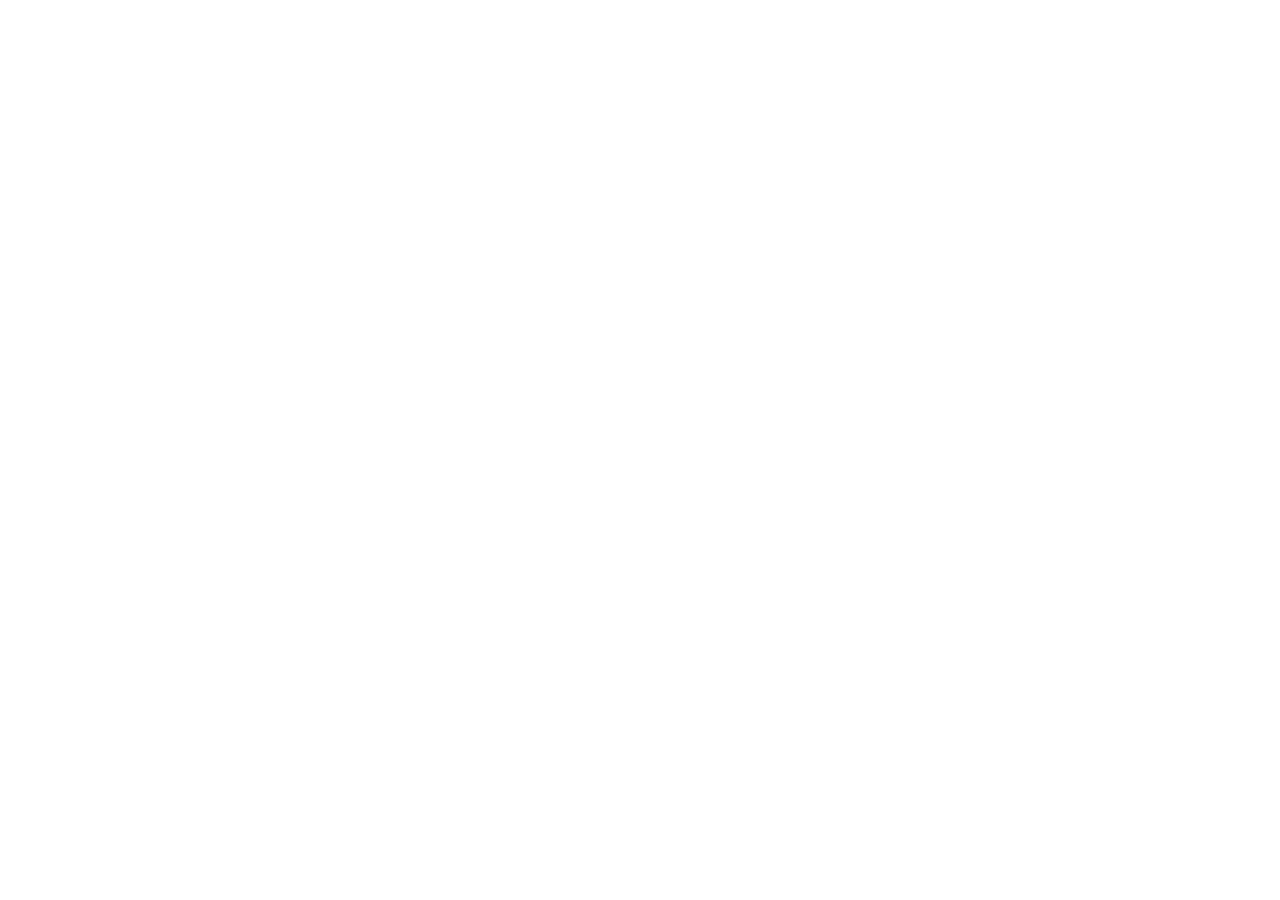
==== frontend/about.html @ 28c942a4 "Initial project commit" ====
<!-- <!DOCTYPE html>
<html lang="en">
<head>
    <meta charset="UTF-8">
    <meta name="viewport" content="width=device-width, initial-scale=1.0">
    <title>About</title>
       <link rel="stylesheet" href="css/style.css">
     <link rel="icon" href="assests/icons/">
</head>
<body>
    <h1>About you want to know is here </h1>
    
</body>
</html> -->
---- frontend/css/style.css ----
* {
    margin: 0;
    padding: 0;
    box-sizing: border-box;
}
html,
body {
    width: 100%;
    max-width: 100%;
    overflow-x: hidden;
}

body {
    font-family: Arial, sans-serif;
    background-color: #ffffff;
}

.navbar {
    width: 100%;
    height: 80px;
    position: relative;
    z-index: 1000;
    display: flex;
    align-items: center;
    justify-content: space-between;

    padding: 0 7%;

    background-color: white;

    border-bottom: 3px solid #eeeeee;
}

.logo {
    font-size: 24px;
    font-weight: bold;
}

.nav-links {
    display: flex;
    gap: 35px;
}

.nav-links a {
    text-decoration: none;
    color: #222222;
    padding: 12px 0;
    font-size: 15px;
    font-weight: 500;
}

.nav-links a:hover {
    color: darkorchid;    
}

.nav-button {
    text-decoration: none;

    background-color: #111111;
    color: white;

    padding: 12px 22px;

    border-radius: 8px;
}

.nav-button:hover {
    background-color: #333333;
}
/* =========================
   HERO SECTION
========================= */

.hero {
    min-height: calc(100vh - 80px);

    display: flex;
    align-items: center;
    justify-content: space-between;

    padding: 80px 7%;

    background:
        radial-gradient(
            circle at 80% 30%,
            rgba(100, 100, 255, 0.12),
            transparent 35%
        ),
        #ffffff;

    overflow: hidden;
}


/* =========================
   HERO CONTENT
========================= */

.hero-content {
    width: 55%;
}

.hero-tag {
    display: inline-block;

    font-size: 13px;
    font-weight: 600;

    letter-spacing: 2px;

    color: #5555ff;

    margin-bottom: 25px;
}


.hero h1 {
    font-size: clamp(48px, 6vw, 82px);

    line-height: 1.05;

    font-weight: 700;

    letter-spacing: -3px;

    color: #111111;

    max-width: 850px;
}


.hero h1 span {
    color: #5555ff;
}


.hero-description {
    margin-top: 30px;

    max-width: 600px;

    font-size: 18px;

    line-height: 1.7;

    color: #666666;
}


/* =========================
   BUTTONS
========================= */

.hero-buttons {
    display: flex;

    gap: 15px;

    margin-top: 35px;
}


.primary-button,
.secondary-button {
    display: inline-block;

    padding: 15px 25px;

    border-radius: 8px;

    text-decoration: none;

    font-size: 15px;

    font-weight: 600;

    transition: all 0.3s ease;
}


.primary-button {
    background: #111111;

    color: white;
}


.primary-button:hover {
    transform: translateY(-3px);

    background: #5555ff;
}


.secondary-button {
    border: 1px solid #dddddd;

    color: #222222;

    background: white;
}


.secondary-button:hover {
    transform: translateY(-3px);

    border-color: #5555ff;

    color: #5555ff;
}


/* =========================
   HERO VISUAL
========================= */

.hero-visual {
    width: 40%;

    display: flex;

    justify-content: center;

    align-items: center;
}


.visual-card {
    width: 360px;

    height: 420px;

    padding: 45px;

    border-radius: 30px;

    background: #111111;

    color: white;

    display: flex;

    flex-direction: column;

    justify-content: flex-end;

    position: relative;

    box-shadow:
        0 30px 80px rgba(0, 0, 0, 0.18);

    transform: rotate(3deg);

    transition: transform 0.4s ease;
}


.visual-card:hover {
    transform: rotate(0deg) translateY(-10px);
}


.card-icon {
    position: absolute;

    top: 35px;
    right: 35px;

    width: 55px;
    height: 55px;

    display: flex;

    align-items: center;
    justify-content: center;

    border-radius: 50%;

    background: #5555ff;

    font-size: 25px;
}


.visual-card h2 {
    font-size: 42px;

    line-height: 1;

    margin-bottom: 20px;
}


.visual-card p {
    color: #aaaaaa;

    font-size: 14px;
}
.menu-toggle {
    display: none;
    border: none;
    background: transparent;
    font-size: 28px;
    cursor: pointer;
}
/* =========================
   MOBILE RESPONSIVE
========================= */
@media (max-width: 768px) {

    /* HAMBURGER BUTTON */
    .menu-toggle {
        display: block;
        border: none;
        background: transparent;
        font-size: 28px;
        cursor: pointer;
        z-index: 1001;
    }
    /* MOBILE NAVIGATION */
    .nav-links {
        position: absolute;

        top: 100%;
        left: 0;

        width: 100%;

        background: white;

        display: flex;
        flex-direction: column;

        padding: 20px;

        opacity: 0;
        visibility: hidden;

        transform: translateY(-10px);

        transition:
            opacity 0.3s ease,
            transform 0.3s ease,
            visibility 0.3s ease;

        z-index: 1000;
    }
    /* WHEN MENU IS OPEN */
    .nav-links.active {
        opacity: 1;
        visibility: visible;
        transform: translateY(0);
    }
    /* NAVIGATION LINKS */
    .nav-links a {
        display: block;
        padding: 12px 0;
    }
    /* NAVBAR */
    .navbar {
        width: 100%;
        height: 70px;

        padding: 0 20px;

        display: flex;
        justify-content: space-between;
    }
    /* LOGO */
    .logo {
        font-size: 20px;
    }
    /* NAV BUTTON */
    .nav-button {
        padding: 9px 14px;
        font-size: 13px;
    }
    /* HERO */
    .hero {
        width: 100%;
        min-height: auto;

        display: flex;
        flex-direction: column;

        padding: 60px 20px;
    }


    .hero-content {
        width: 100%;
    }


    .hero-tag {
        font-size: 10px;
        letter-spacing: 1.2px;

        line-height: 1.5;

        margin-bottom: 20px;
    }


    .hero h1 {
        width: 100%;

        font-size: 44px;

        line-height: 1.05;

        letter-spacing: -1.5px;

        word-wrap: break-word;
    }
    .hero-description {
        width: 100%;

        font-size: 16px;

        line-height: 1.6;

        margin-top: 25px;
    }
    /* BUTTONS */
    .hero-buttons {
        width: 100%;

        display: flex;
        flex-direction: column;

        align-items: stretch;

        gap: 12px;

        margin-top: 30px;
    }
    .primary-button,
    .secondary-button {
        width: 100%;

        text-align: center;
    }
    /* VISUAL CARD */
    .hero-visual {
        width: 100%;

        margin-top: 50px;

        display: flex;
        justify-content: center;
    }
    .visual-card {
        width: 100%;
        max-width: 350px;

        height: 360px;

        padding: 35px;

        transform: none;
    }
    .visual-card h2 {
        font-size: 36px;
    }
}
/* =========================
   CONTACT SECTION
========================= */

.contact-section {
    padding: 100px 7%;
    background: #ffffff;
}
.contact-container {
    max-width: 1200px;
    margin: 0 auto;

    display: grid;
    grid-template-columns: 1fr 1fr;

    gap: 80px;
}
.contact-info h1 {
    font-size: 52px;
    line-height: 1.1;
    margin: 20px 0;
}

.contact-info p {
    font-size: 18px;
    line-height: 1.7;
    color: #666;
    max-width: 500px;
}

.section-tag {
    font-size: 13px;
    font-weight: 600;
    letter-spacing: 2px;
    color: #5555ff;
}

.enquiry-form {
    display: flex;
    flex-direction: column;
    gap: 20px;
}

.form-group {
    display: flex;
    flex-direction: column;
    gap: 8px;
}

.form-group label {
    font-size: 14px;
    font-weight: 600;
}

.form-group input,
.form-group select,
.form-group textarea {
    width: 100%;

    padding: 14px 16px;

    border: 1px solid #dddddd;
    border-radius: 8px;

    font-size: 15px;

    outline: none;
}
.form-group input:focus,
.form-group select:focus,
.form-group textarea:focus {
    border-color: #5555ff;
}
.submit-button {
    padding: 15px 25px;

    border: none;
    border-radius: 8px;

    background: #111111;
    color: white;

    font-size: 15px;
    font-weight: 600;

    cursor: pointer;
}

.submit-button:hover {
    background: #5555ff;
}
#form-message {
    font-size: 14px;
}
#enquiries-container {
    max-width: 1000px;
    margin: 30px auto;
    padding: 20px;
}

.enquiry-card {
    background: white;
    border: 1px solid #ddd;
    border-radius: 10px;
    padding: 20px;
    margin-bottom: 20px;
}

.enquiry-card h2 {
    margin-top: 0;
}

.enquiry-card p {
    margin: 8px 0;
}
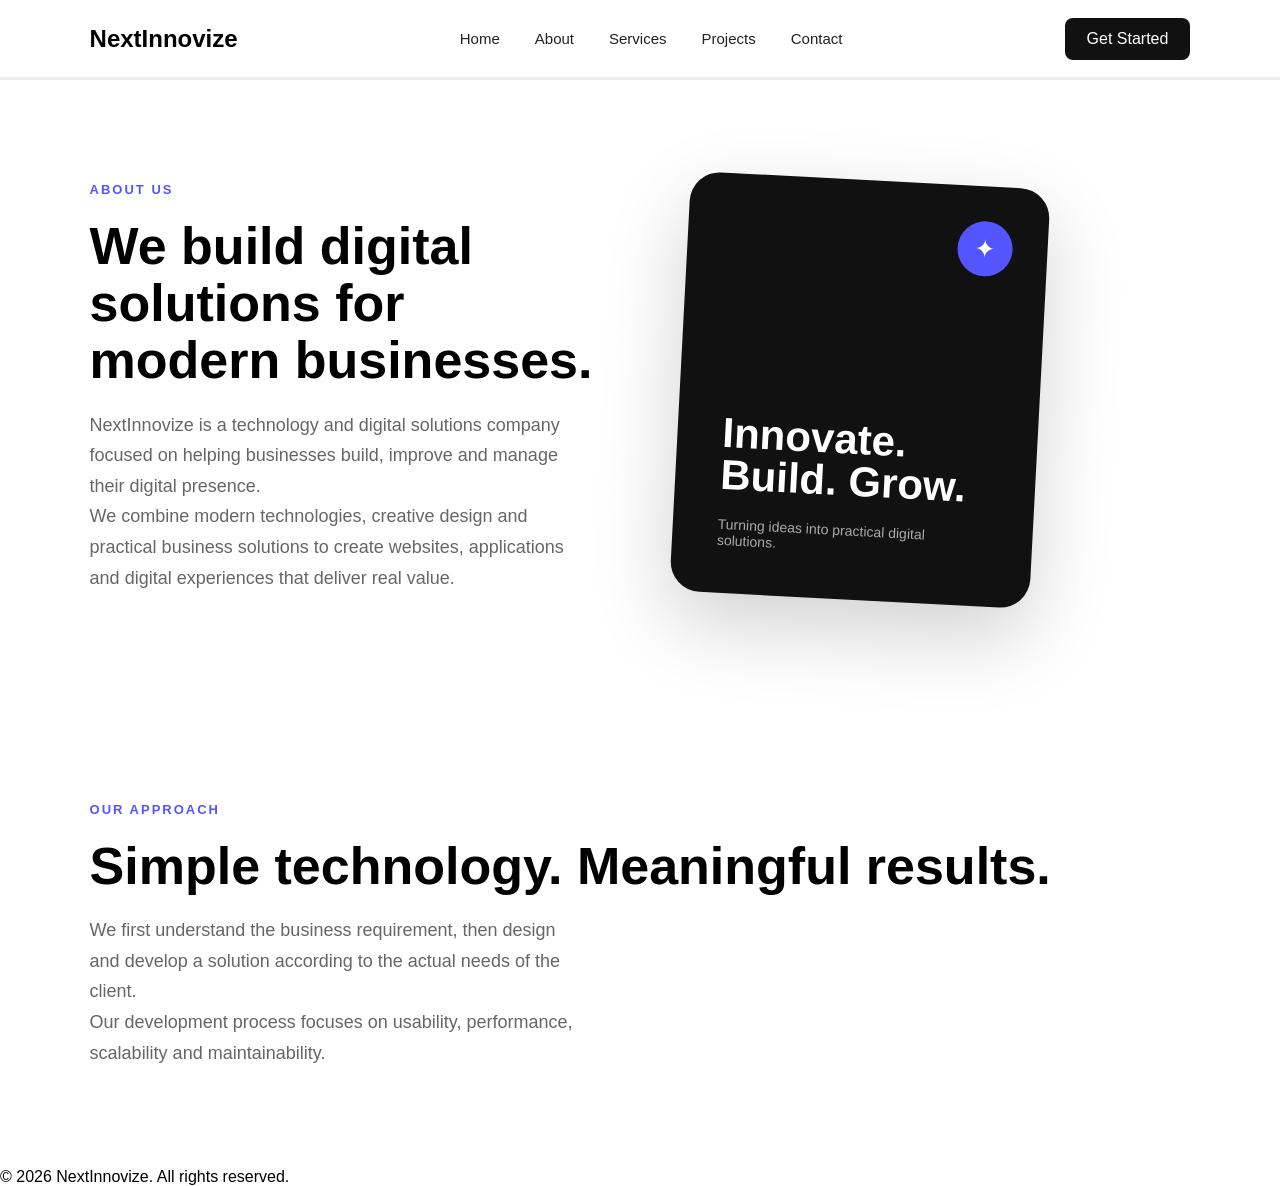
==== commit bd6995ff: "Updated website pages and javascript functionality" ====
--- a/frontend/about.html
+++ b/frontend/about.html
@@ -1,14 +1,144 @@
-<!-- <!DOCTYPE html>
+<!DOCTYPE html>
 <html lang="en">
+
 <head>
+
     <meta charset="UTF-8">
+
     <meta name="viewport" content="width=device-width, initial-scale=1.0">
-    <title>About</title>
-       <link rel="stylesheet" href="css/style.css">
-     <link rel="icon" href="assests/icons/">
+
+    <title>About Us | NextInnovize</title>
+
+    <link rel="stylesheet" href="css/style.css">
+
 </head>
+
 <body>
-    <h1>About you want to know is here </h1>
-    
+
+    <!-- NAVBAR -->
+
+    <nav class="navbar">
+
+        <div class="logo">
+            NextInnovize
+        </div>
+
+        <div class="nav-links">
+
+            <a href="index.html">Home</a>
+
+            <a href="about.html">About</a>
+
+            <a href="services.html">Services</a>
+
+            <a href="projects.html">Projects</a>
+
+            <a href="contact.html">Contact</a>
+
+        </div>
+
+        <a href="contact.html" class="nav-button">
+            Get Started
+        </a>
+
+    </nav>
+
+
+    <!-- ABOUT SECTION -->
+
+    <section class="contact-section">
+
+        <div class="contact-container">
+
+            <div class="contact-info">
+
+                <span class="section-tag">
+                    ABOUT US
+                </span>
+
+                <h1>
+                    We build digital solutions for modern businesses.
+                </h1>
+
+                <p>
+                    NextInnovize is a technology and digital solutions
+                    company focused on helping businesses build,
+                    improve and manage their digital presence.
+                </p>
+
+                <p>
+                    We combine modern technologies, creative design
+                    and practical business solutions to create
+                    websites, applications and digital experiences
+                    that deliver real value.
+                </p>
+
+            </div>
+
+
+            <div class="visual-card">
+
+                <div class="card-icon">
+                    ✦
+                </div>
+
+                <h2>
+                    Innovate.
+                    Build.
+                    Grow.
+                </h2>
+
+                <p>
+                    Turning ideas into practical digital solutions.
+                </p>
+
+            </div>
+
+        </div>
+
+    </section>
+
+
+    <!-- OUR APPROACH -->
+
+    <section class="contact-section">
+
+        <div class="contact-info">
+
+            <span class="section-tag">
+                OUR APPROACH
+            </span>
+
+            <h1>
+                Simple technology. Meaningful results.
+            </h1>
+
+            <p>
+                We first understand the business requirement,
+                then design and develop a solution according to
+                the actual needs of the client.
+            </p>
+
+            <p>
+                Our development process focuses on usability,
+                performance, scalability and maintainability.
+            </p>
+
+        </div>
+
+    </section>
+
+
+    <!-- FOOTER -->
+
+    <footer>
+
+        <p>
+            © 2026 NextInnovize. All rights reserved.
+        </p>
+
+    </footer>
+
 </body>
-</html> -->+
+</html>
